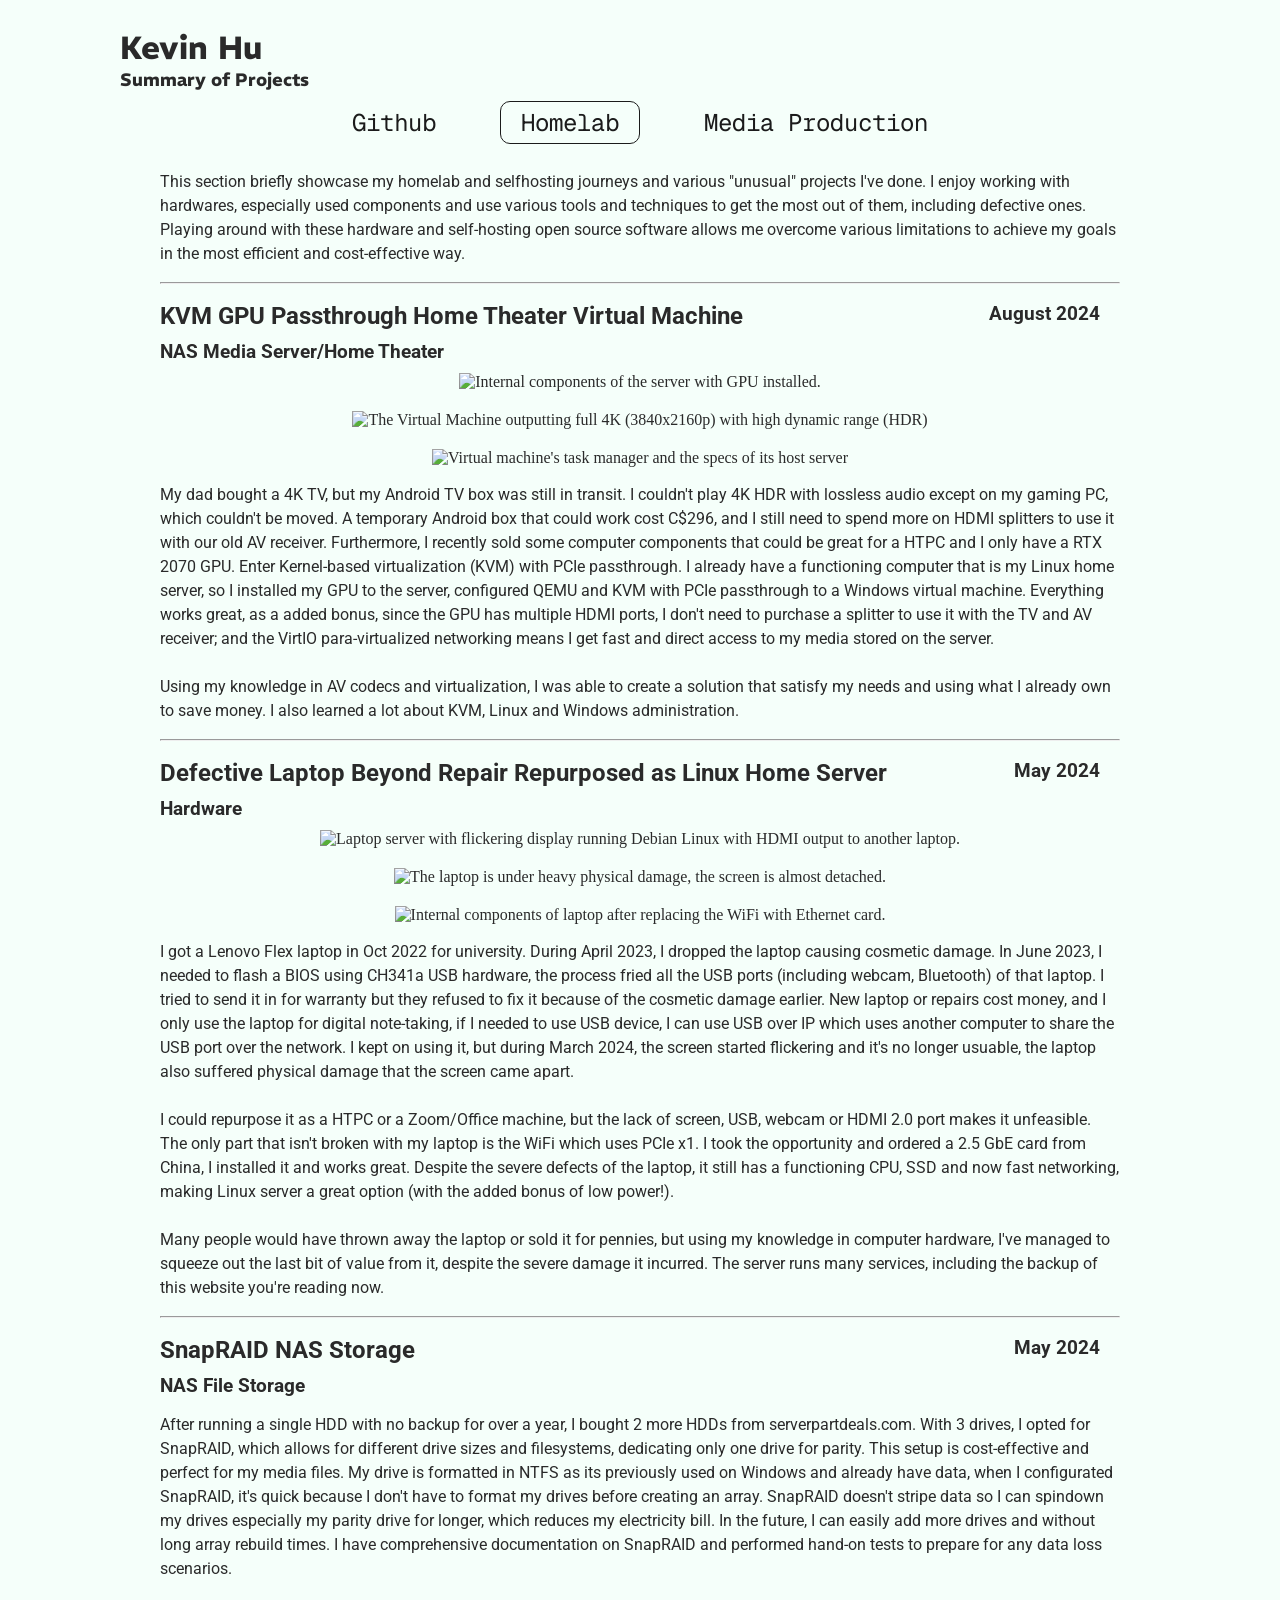
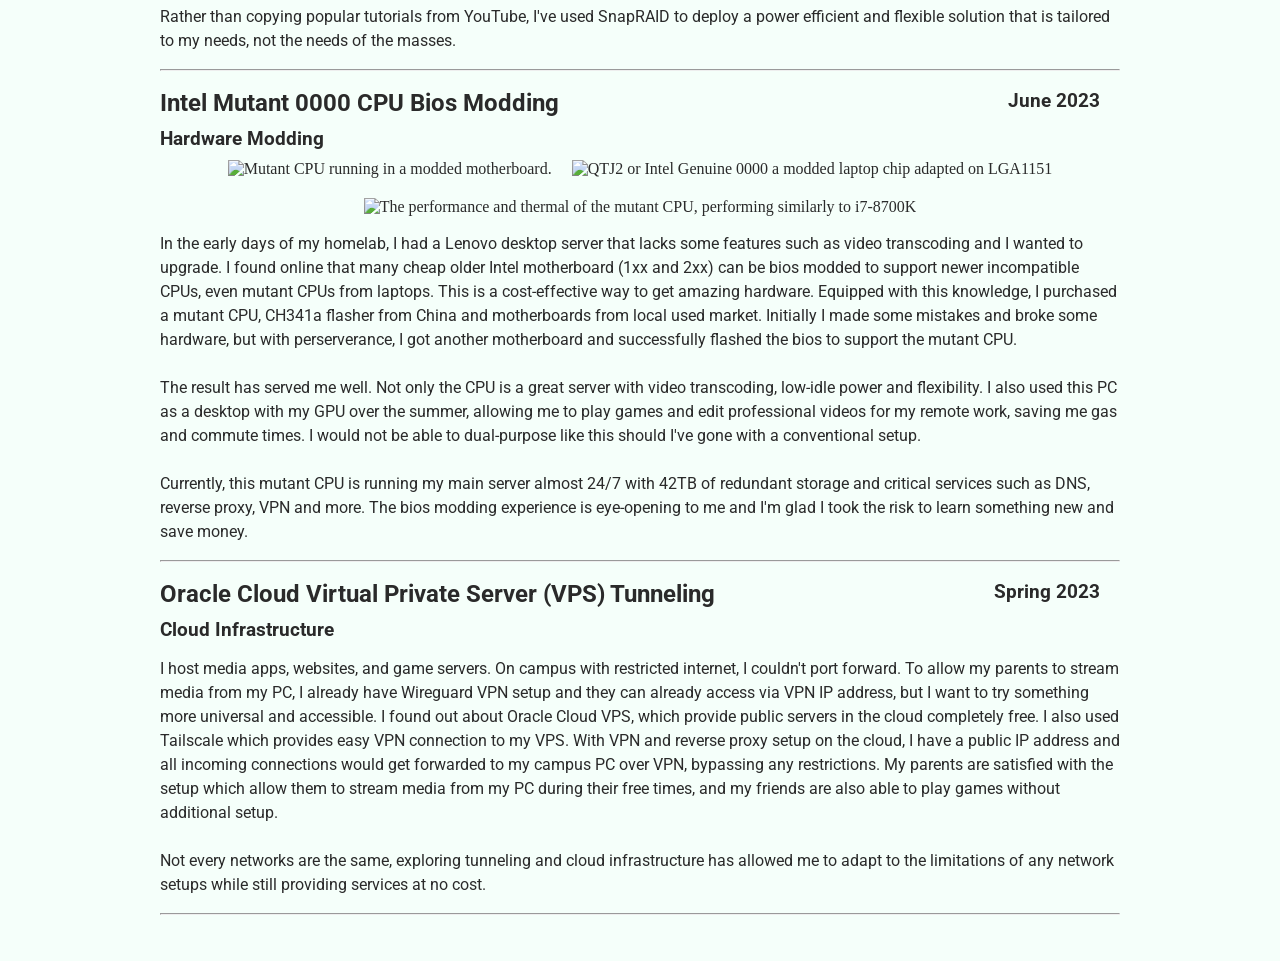
==== index.html @ 211ed948 "website private repo" ====
<!DOCTYPE html>
<html>
    <head>
        <title>Projects</title>
        <link rel="stylesheet" type="text/css" href="style.css">
        <meta charset="utf-8">
        <meta name="description" content="Summary of all my Github and Media projects.">
        <meta name="viewport" content="width=device-width, initial-scale=1.0">
        <script src="https://tarptaeya.github.io/repo-card/repo-card.js"></script>
        <link rel="preconnect" href="https://fonts.googleapis.com">
        <link rel="preconnect" href="https://fonts.gstatic.com" crossorigin>
        <link href="https://fonts.googleapis.com/css2?family=Geist+Mono:wght@100..900&family=REM:ital,wght@0,100..900;1,100..900&family=Roboto:ital,wght@0,100;0,300;0,400;0,500;0,700;0,900;1,100;1,300;1,400;1,500;1,700;1,900&display=swap" rel="stylesheet">
        <base href="" target="_blank">
    </head>
    <header>
        <div class="header">
            <h1>Kevin Hu</h1>
            <h1 style="font-size:large;">Summary of Projects</h1>
            <div class="navbar">
                <a href="github.html" target="_self">Github</a>
                <a class="current" href="/" target="_self">Homelab</a>
                <a href="production.html" target="_self">Media Production</a>
            </div> 
        </div>
    </header>
    <body >
        <div class="content-wrapper">
        <p>This section briefly showcase my homelab and selfhosting journeys and various "unusual" projects I've done. I enjoy working with hardwares, especially used components and use various tools and techniques to get the most out of them, including defective ones. Playing around with these hardware and self-hosting open source software allows me overcome various limitations to achieve my goals in the most efficient and cost-effective way. 
        </p>
        <hr>
        <div class="projects">
            <div class="flex">
                <h2>KVM GPU Passthrough Home Theater Virtual Machine</h2>
                <h2 class="date">August 2024</h2>
            </div>
            <h3>NAS Media Server/Home Theater</h3>
            <div class="imgflex">
                <div><img title="Internal components of the server with GPU installed." src="media/htpc1.jpg"></div>
                <div><img title="The Virtual Machine outputting full 4K (3840x2160p) with high dynamic range (HDR)" src="media/htpc2.jpg"></div>
                <div><img title="Virtual machine's task manager and the specs of its host server" src="media/htpc3.jpg"></div>
            </div>
            <p>My dad bought a 4K TV, but my Android TV box was still in transit. I couldn't play 4K HDR with lossless audio except on my gaming PC, which couldn't be moved. A temporary Android box that could work cost C$296, and I still need to spend more on HDMI splitters to use it with our old AV receiver. Furthermore, I recently sold some computer components that could be great for a HTPC and I only have a RTX 2070 GPU. Enter Kernel-based virtualization (KVM) with PCIe passthrough. I already have a functioning computer that is my Linux home server, so I installed my GPU to the server, configured QEMU and KVM with PCIe passthrough to a Windows virtual machine. Everything works great, as a added bonus, since the GPU has multiple HDMI ports, I don't need to purchase a splitter to use it with the TV and AV receiver; and the VirtIO para-virtualized networking means I get fast and direct access to my media stored on the server.<br><br>
            Using my knowledge in AV codecs and virtualization, I was able to create a solution that satisfy my needs and using what I already own to save money. I also learned a lot about KVM, Linux and Windows administration.
            </p>
        </div>
        <hr>
        <div class="projects">
            <div class="flex">
                <h2>Defective Laptop Beyond Repair Repurposed as Linux Home Server</h2>
                <h2 class="date">May 2024</h2>
            </div>
            <h3>Hardware</h3>
            <div class="imgflex">
                <div><img title="Laptop server with flickering display running Debian Linux with HDMI output to another laptop." src="media/laptop1.jpg"></div>
                <div><img title="The laptop is under heavy physical damage, the screen is almost detached." src="media/laptop2.jpg"></div>
                <div><img title="Internal components of laptop after replacing the WiFi with Ethernet card." src="media/laptop3.jpg"></div>
            </div>
            <p>I got a Lenovo Flex laptop in Oct 2022 for university. During April 2023, I dropped the laptop causing cosmetic damage. In June 2023, I needed to flash a BIOS using CH341a USB hardware, the process fried all the USB ports (including webcam, Bluetooth) of that laptop. I tried to send it in for warranty but they refused to fix it because of the cosmetic damage earlier. New laptop or repairs cost money, and I only use the laptop for digital note-taking, if I needed to use USB device, I can use USB over IP which uses another computer to share the USB port over the network. I kept on using it, but during March 2024, the screen started flickering and it's no longer usuable, the laptop also suffered physical damage that the screen came apart. <br><br>
            I could repurpose it as a HTPC or a Zoom/Office machine, but the lack of screen, USB, webcam or HDMI 2.0 port makes it unfeasible. The only part that isn't broken with my laptop is the WiFi which uses PCIe x1. I took the opportunity and ordered a 2.5 GbE card from China, I installed it and works great. Despite the severe defects of the laptop, it still has a functioning CPU, SSD and now fast networking, making Linux server a great option (with the added bonus of low power!). <br><br>
            Many people would have thrown away the laptop or sold it for pennies, but using my knowledge in computer hardware, I've managed to squeeze out the last bit of value from it, despite the severe damage it incurred. The server runs many services, including the backup of this website you're reading now.
            </p>
        </div>
        <hr>
        <div class="projects">
            <div class="flex">
                <h2>SnapRAID NAS Storage</h2>
                <h2 class="date">May 2024</h2>
            </div>
            <h3>NAS File Storage</h3>
            <p>After running a single HDD with no backup for over a year, I bought 2 more HDDs from serverpartdeals.com. With 3 drives, I opted for SnapRAID, which allows for different drive sizes and filesystems, dedicating only one drive for parity. This setup is cost-effective and perfect for my media files. My drive is formatted in NTFS as its previously used on Windows and already have data, when I configurated SnapRAID, it's quick because I don't have to format my drives before creating an array. SnapRAID doesn't stripe data so I can spindown my drives especially my parity drive for longer, which reduces my electricity bill. In the future, I can easily add more drives and without long array rebuild times. I have comprehensive documentation on SnapRAID and performed hand-on tests to prepare for any data loss scenarios.<br><br>
            Rather than copying popular tutorials from YouTube, I've used SnapRAID to deploy a power efficient and flexible solution that is tailored to my needs, not the needs of the masses. 
            </p>
        </div>
        <hr>
        <div class="projects">
            <div class="flex">
                <h2>Intel Mutant 0000 CPU Bios Modding</h2>
                <h2 class="date">June 2023</h2>
            </div>
            <h3>Hardware Modding</h3>
            <div class="imgflex" id="img-cpu">
                <div><img title="Mutant CPU running in a modded motherboard." src="media/cpu1.jpg"></div>
                <div><img title="QTJ2 or Intel Genuine 0000 a modded laptop chip adapted on LGA1151" src="media/cpu2.jpg"></div>
                <div><img title="The performance and thermal of the mutant CPU, performing similarly to i7-8700K" src="media/cpu3.jpg"></div>
            </div>
            <p>In the early days of my homelab, I had a Lenovo desktop server that lacks some features such as video transcoding and I wanted to upgrade. I found online that many cheap older Intel motherboard (1xx and 2xx) can be bios modded to support newer incompatible CPUs, even mutant CPUs from laptops. This is a cost-effective way to get amazing hardware. Equipped with this knowledge, I purchased a mutant CPU, CH341a flasher from China and motherboards from local used market. Initially I made some mistakes and broke some hardware, but with perserverance, I got another motherboard and successfully flashed the bios to support the mutant CPU.<br><br>
            The result has served me well. Not only the CPU is a great server with video transcoding, low-idle power and flexibility. I also used this PC as a desktop with my GPU over the summer, allowing me to play games and edit professional videos for my remote work, saving me gas and commute times. I would not be able to dual-purpose like this should I've gone with a conventional setup. <br><br>
            Currently, this mutant CPU is running my main server almost 24/7 with 42TB of redundant storage and critical services such as DNS, reverse proxy, VPN and more. The bios modding experience is eye-opening to me and I'm glad I took the risk to learn something new and save money.
            </p>
        </div>
        <hr>
        <div class="projects">
            <div class="flex">
                <h2>Oracle Cloud Virtual Private Server (VPS) Tunneling</h2>
                <h2 class="date">Spring 2023</h2>
            </div>
            <h3>Cloud Infrastructure</h3>
            <p>I host media apps, websites, and game servers. On campus with restricted internet, I couldn't port forward. To allow my parents to stream media from my PC, I already have Wireguard VPN setup and they can already access via VPN IP address, but I want to try something more universal and accessible. I found out about Oracle Cloud VPS, which provide public servers in the cloud completely free. I also used Tailscale which provides easy VPN connection to my VPS. With VPN and reverse proxy setup on the cloud, I have a public IP address and all incoming connections would get forwarded to my campus PC over VPN, bypassing any restrictions. My parents are satisfied with the setup which allow them to stream media from my PC during their free times, and my friends are also able to play games without additional setup.<br><br>
            Not every networks are the same, exploring tunneling and cloud infrastructure has allowed me to adapt to the limitations of any network setups while still providing services at no cost.
            </p>
        </div>
        <hr>
        
    </body>
        
</html>
---- style.css ----
@media (prefers-color-scheme: dark) {
  body {
    background-color: #1b1b1b;
    color: mintcream;
  }

  .header a.current {
    border: mintcream 1px solid;
  }
  .projects a {
    color: cornflowerblue;
  }

  .header a {
    color: mintcream;
  }

  a:hover {
    color: royalblue;
  }

  .grid .repo:nth-child(even){
    display: none;
  }


}

@media (prefers-color-scheme: light) {
  body {
    background-color: mintcream;
    color: #2a2a2a;
  }

  .projects a {
    color: cornflowerblue;
  }

  .header a {
    color: #1b1b1b;
  }

  .header a.current {
    border: #1b1b1b 1px solid;
  }
  a:hover {
    color: royalblue;
  }
  .grid .repo:nth-child(odd){
    display: none;
  }
}

/* Master */

html {
  margin-top: 20px;
	box-sizing: border-box;
}


/* Header */
.header {
  max-width: 1080px;
  margin: 0 auto;
}

.header h1 {
  margin: 0 20px;
}

.header a{
  text-decoration: none;
  margin: 0 20px;
  font-size: 1.5rem;
  display: inline-block;
  font-family: "Geist Mono", sans-serif;
  border-radius: 10px;
  padding: 5px 20px;
}

.navbar {
  margin: 0 auto;
  max-width:fit-content;
  padding: 10px 40px;
}

/* Content */

.content-wrapper {
  max-width: 960px;
  margin: 0 auto;
  padding: 0 30px 30px 30px;
}

.flex {
  display: flex;
  flex-wrap: wrap;
  justify-content: space-between;
}

.content-wrapper h2 {
  margin: 10px 20px 10px 0;
}
.content-wrapper h3 {
  margin: 0 0;
  font-size: 1.2rem;
}

p,h2,h3 {
  font-family: "Roboto", sans-serif;
}

p {
  line-height: 1.5;
}

h1 {
  font-family: "REM", sans-serif;
}
.date {
  font-size: 19px;
}

/* Github Repo Card */
.repo-single {
  max-width: 90%; 
  align-content: end;
}

.grid {
  display: grid;
  grid-template-columns: repeat(auto-fit, minmax(250px, 0.95fr));
  gap: 20px;
  justify-content: center;
}

/* Media Selector */
@media screen and (max-width: 600px) {
  .header a{
    font-size: 1rem;
    margin: 0 auto;
  }
  .navbar {
    margin: 0 auto;
  }
  p:first-of-type {
    margin-top:0;
  }
  .content-wrapper {
    padding: 0 20px 20px 20px;
  }
  .content-wrapper h3 {
    margin: 10px 0;
  }
}

.imgflex{
  display: flex;
  flex-wrap: wrap;
  margin: 10px;
  gap: 20px;
  justify-content: center;
  align-items: space-evenly;
  max-width: 150%;
  overflow: hidden;
}

.imgflex img {
  height: 220px;
  width: auto;
}

#img-cpu img {
  height: 240px;
}
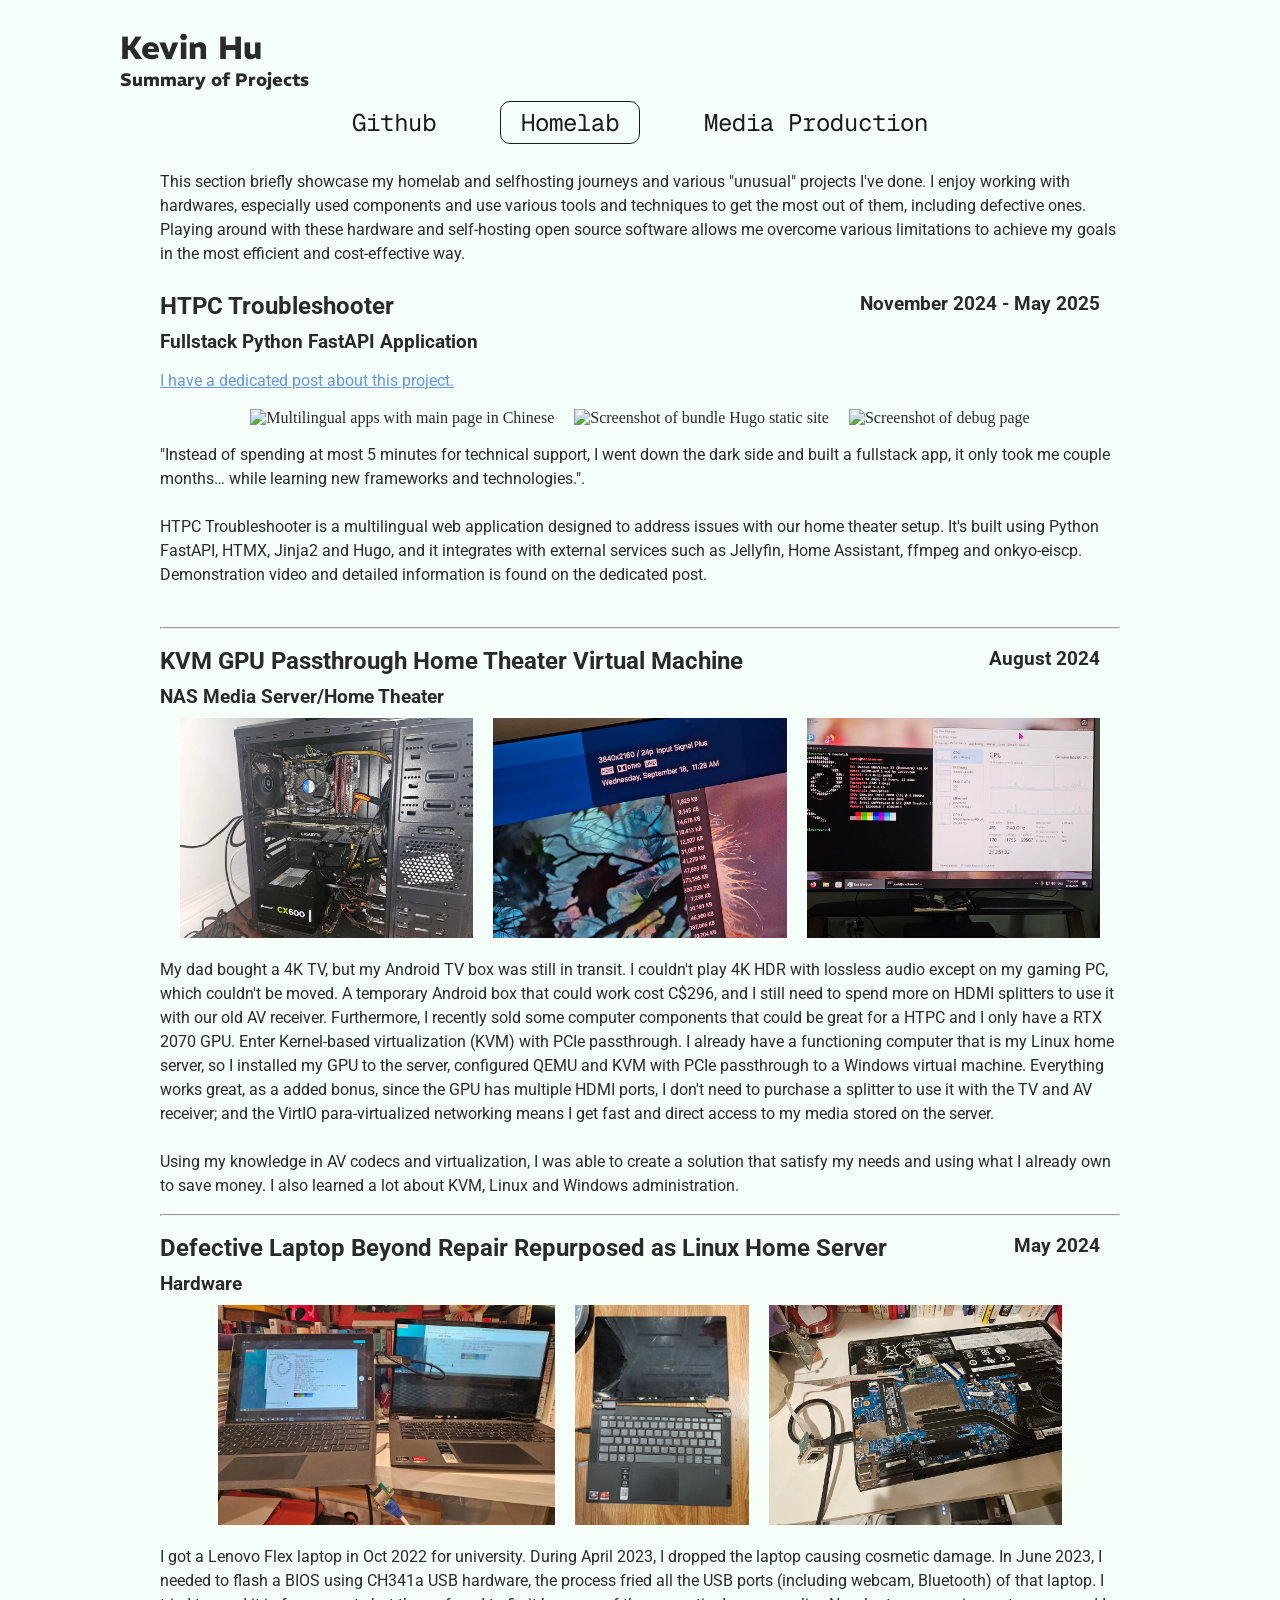
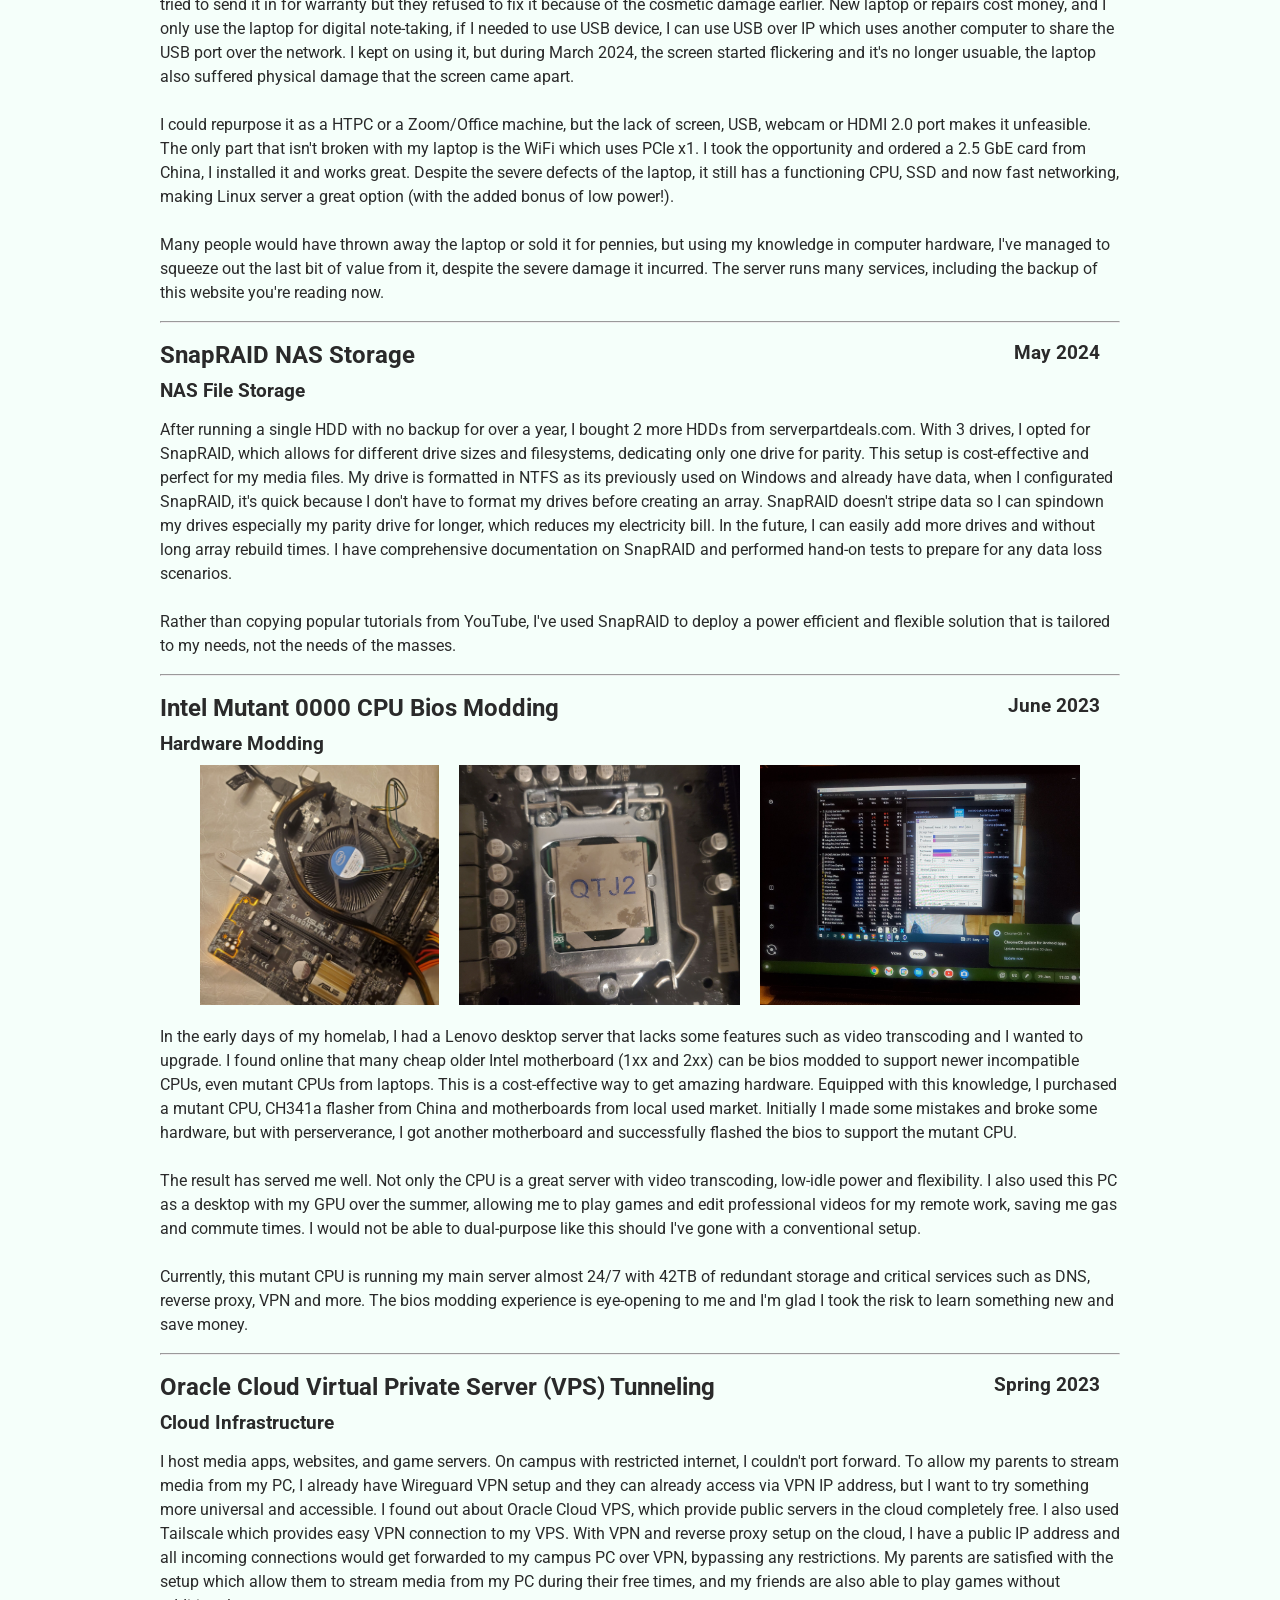
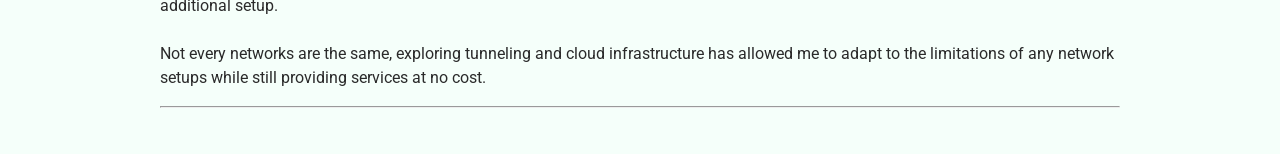
==== commit 532e6ef6: "added htpc-troubleshooter project to main pages" ====
--- a/index.html
+++ b/index.html
@@ -27,6 +27,23 @@
         <div class="content-wrapper">
         <p>This section briefly showcase my homelab and selfhosting journeys and various "unusual" projects I've done. I enjoy working with hardwares, especially used components and use various tools and techniques to get the most out of them, including defective ones. Playing around with these hardware and self-hosting open source software allows me overcome various limitations to achieve my goals in the most efficient and cost-effective way. 
         </p>
+        <div class="projects">
+            <div class="flex">
+                <h2>HTPC Troubleshooter</h2>
+                <h2 class="date">November 2024 - May 2025</h2>
+            </div>
+            <h3>Fullstack Python FastAPI Application</h3>
+            <p><a target="_self" href="/htpc-troubleshooter">I have a dedicated post about this project.</a></p>
+            <div class="imgflex">
+                <div><img title="Multilingual apps with main page in Chinese" src="media/htpcdemo.jpg"></div>
+                <div><img title="Screenshot of bundle Hugo static site" src="media/htpcdocs.png"></div>
+                <div><img title="Screenshot of debug page" src="media/htpcdemo2.png"></div>
+            </div>
+            <p>"Instead of spending at most 5 minutes for technical support, I went down the dark side and built a fullstack app, it only took me couple months… while learning new frameworks and technologies."</a>.
+            <br><br>
+            HTPC Troubleshooter is a multilingual web application designed to address issues with our home theater setup. It's built using Python FastAPI, HTMX, Jinja2 and Hugo, and it integrates with external services such as Jellyfin, Home Assistant, ffmpeg and onkyo-eiscp. Demonstration video and detailed information is found on the dedicated post.
+            <br><br>
+        </div>
         <hr>
         <div class="projects">
             <div class="flex">
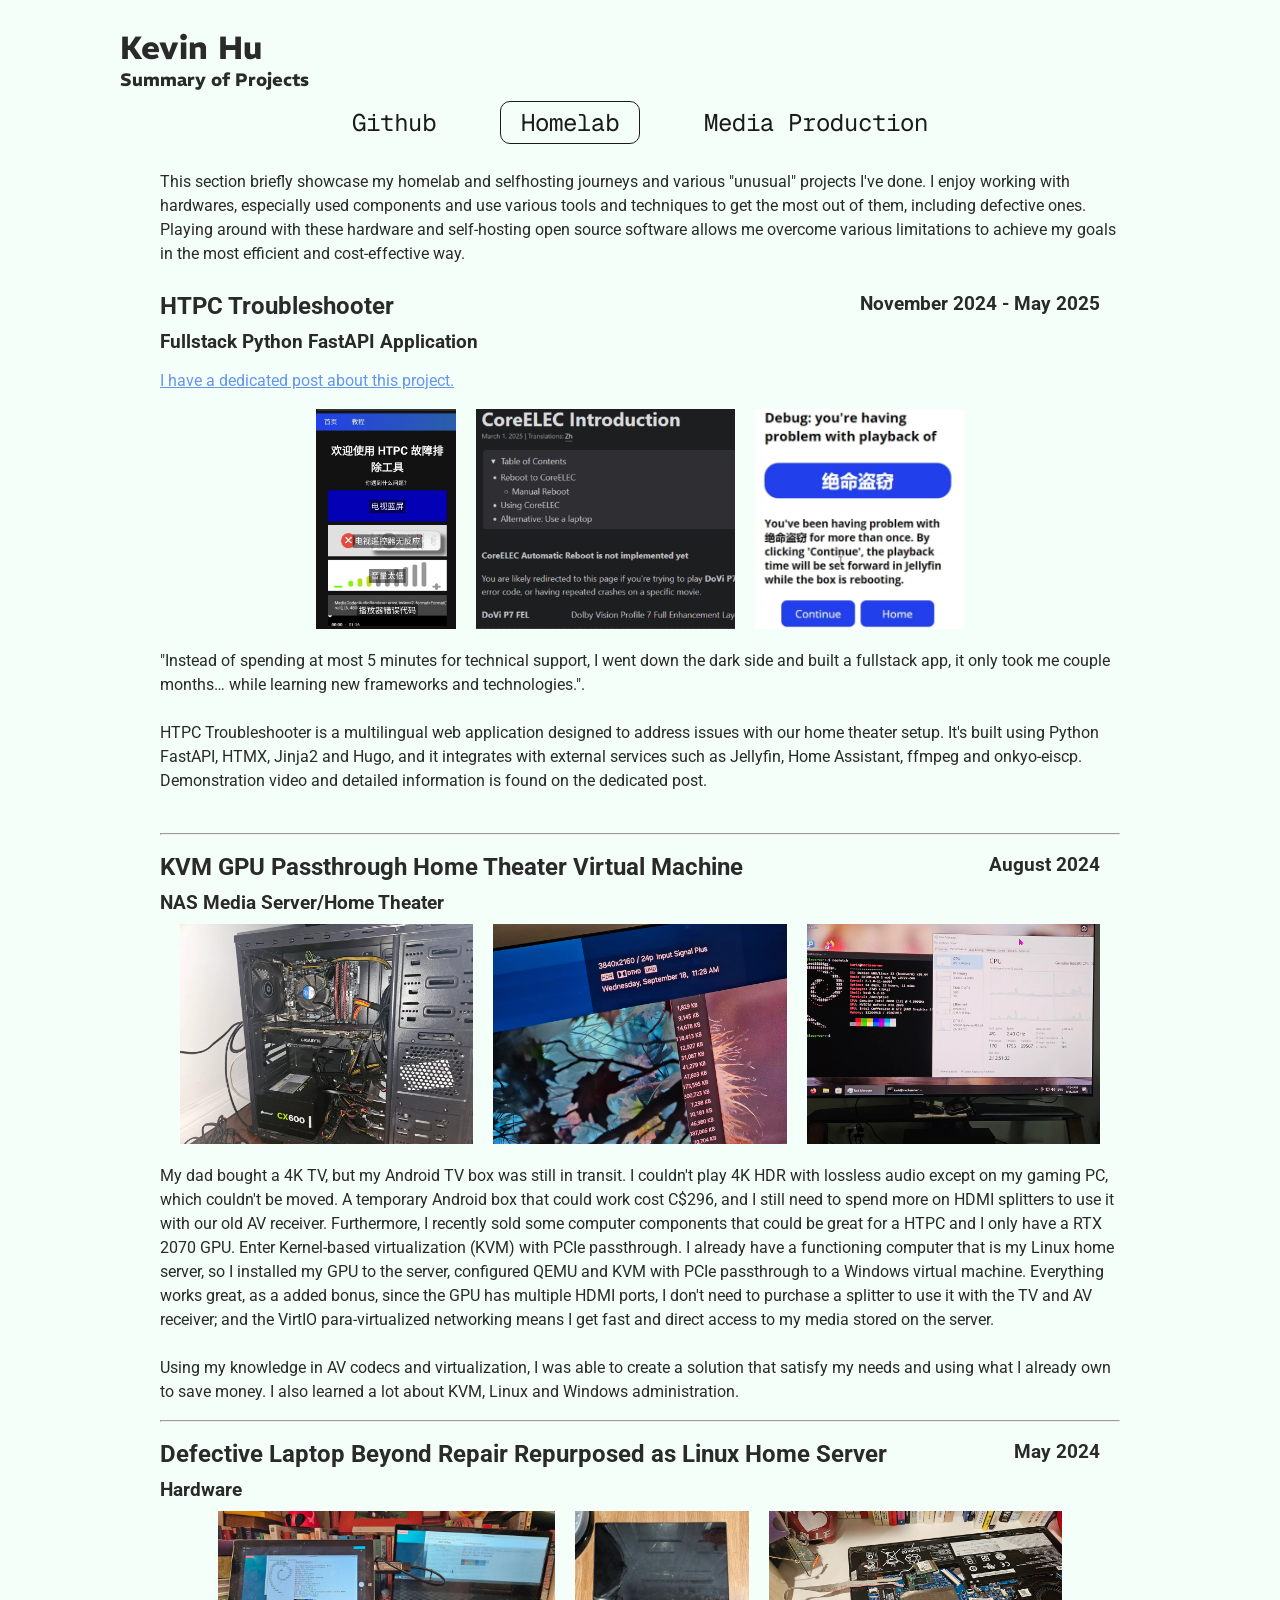
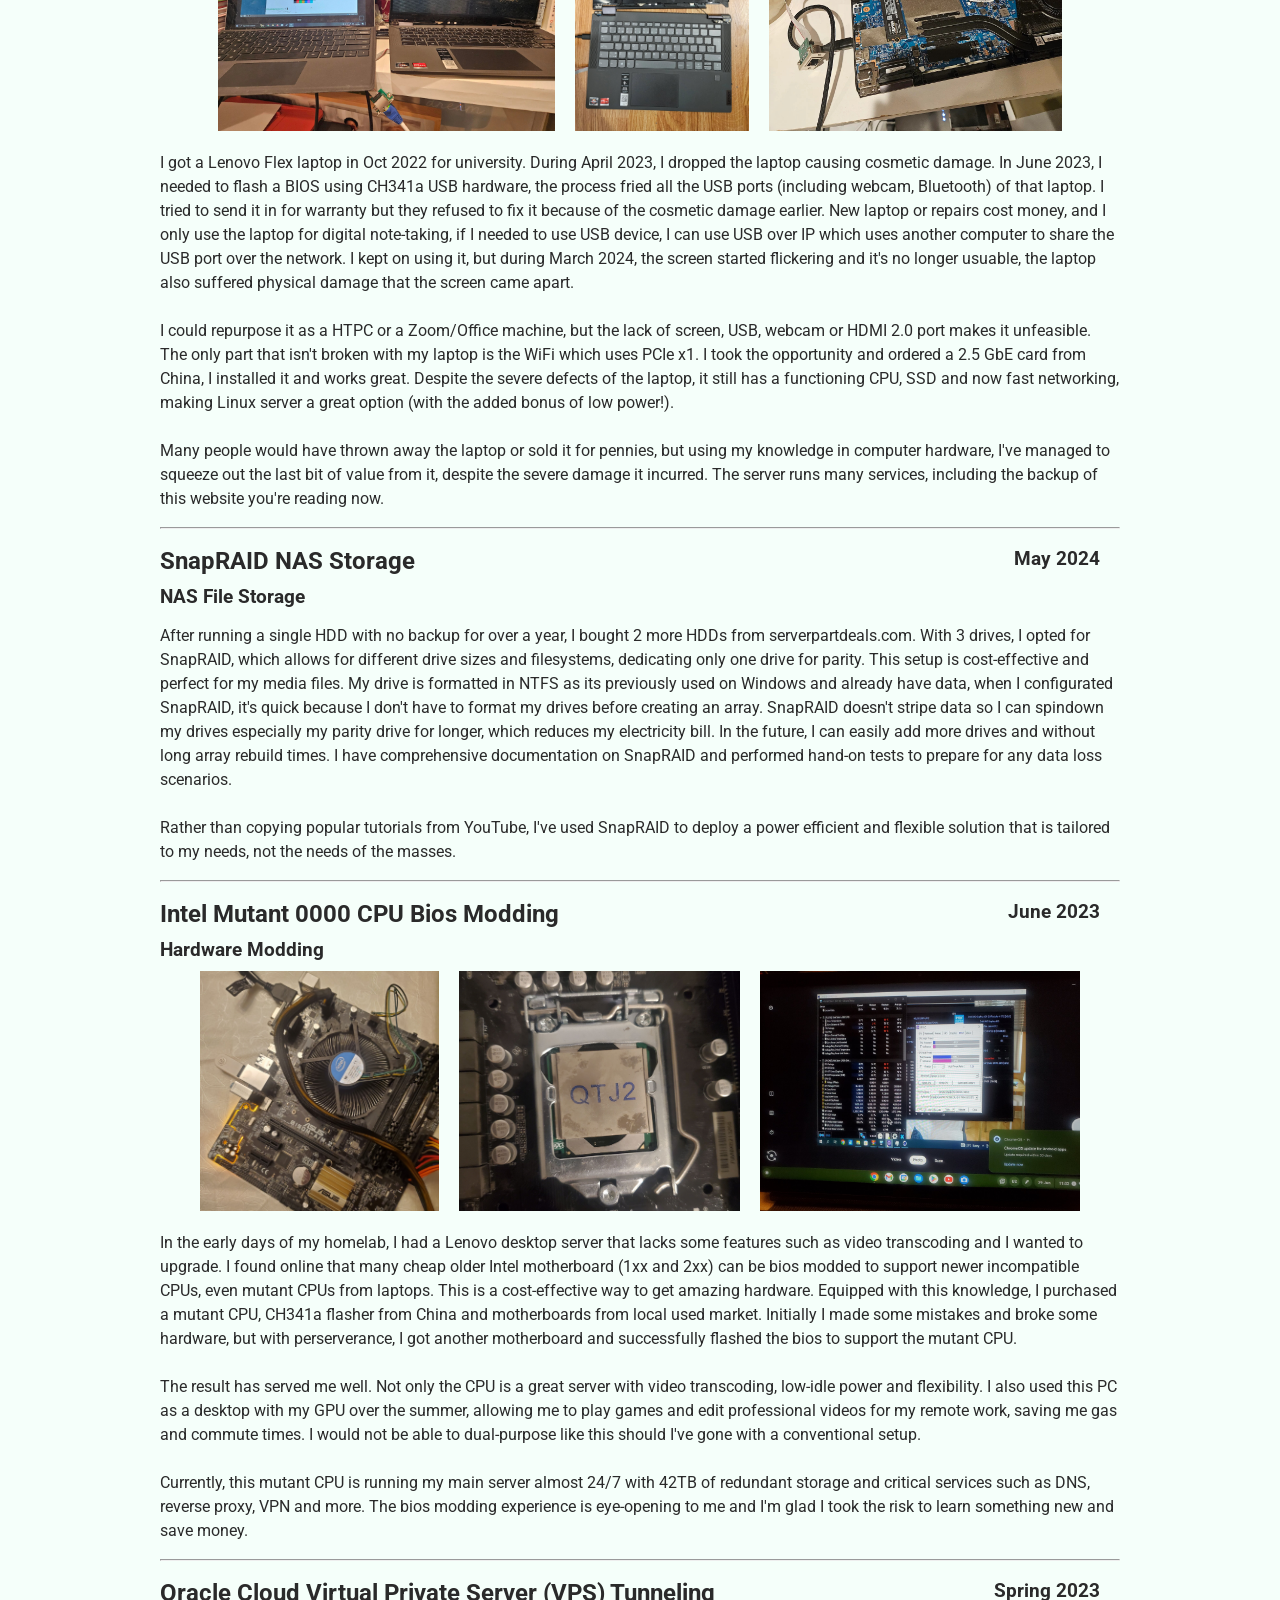
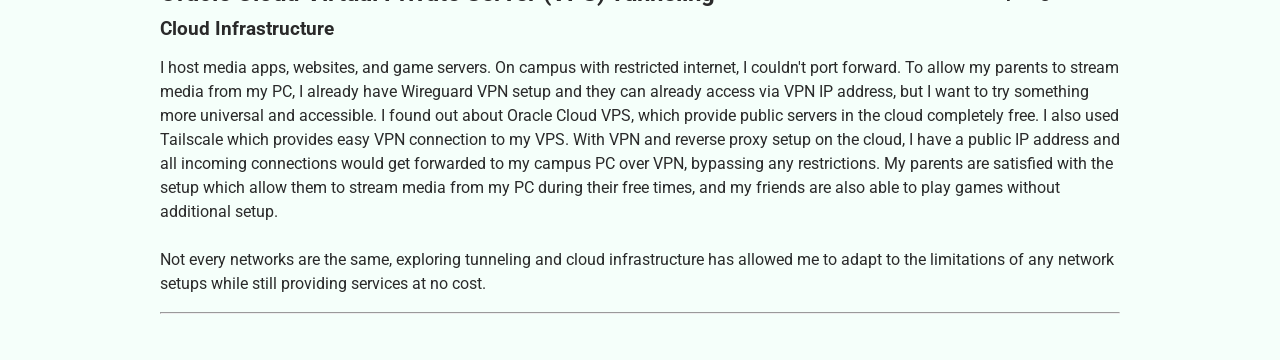
==== commit 968449a2: "fix github pages issue?" ====
--- a/index.html
+++ b/index.html
@@ -33,7 +33,7 @@
                 <h2 class="date">November 2024 - May 2025</h2>
             </div>
             <h3>Fullstack Python FastAPI Application</h3>
-            <p><a target="_self" href="/htpc-troubleshooter">I have a dedicated post about this project.</a></p>
+            <p><a target="_self" href="./htpc-troubleshooter">I have a dedicated post about this project.</a></p>
             <div class="imgflex">
                 <div><img title="Multilingual apps with main page in Chinese" src="media/htpcdemo.jpg"></div>
                 <div><img title="Screenshot of bundle Hugo static site" src="media/htpcdocs.png"></div>
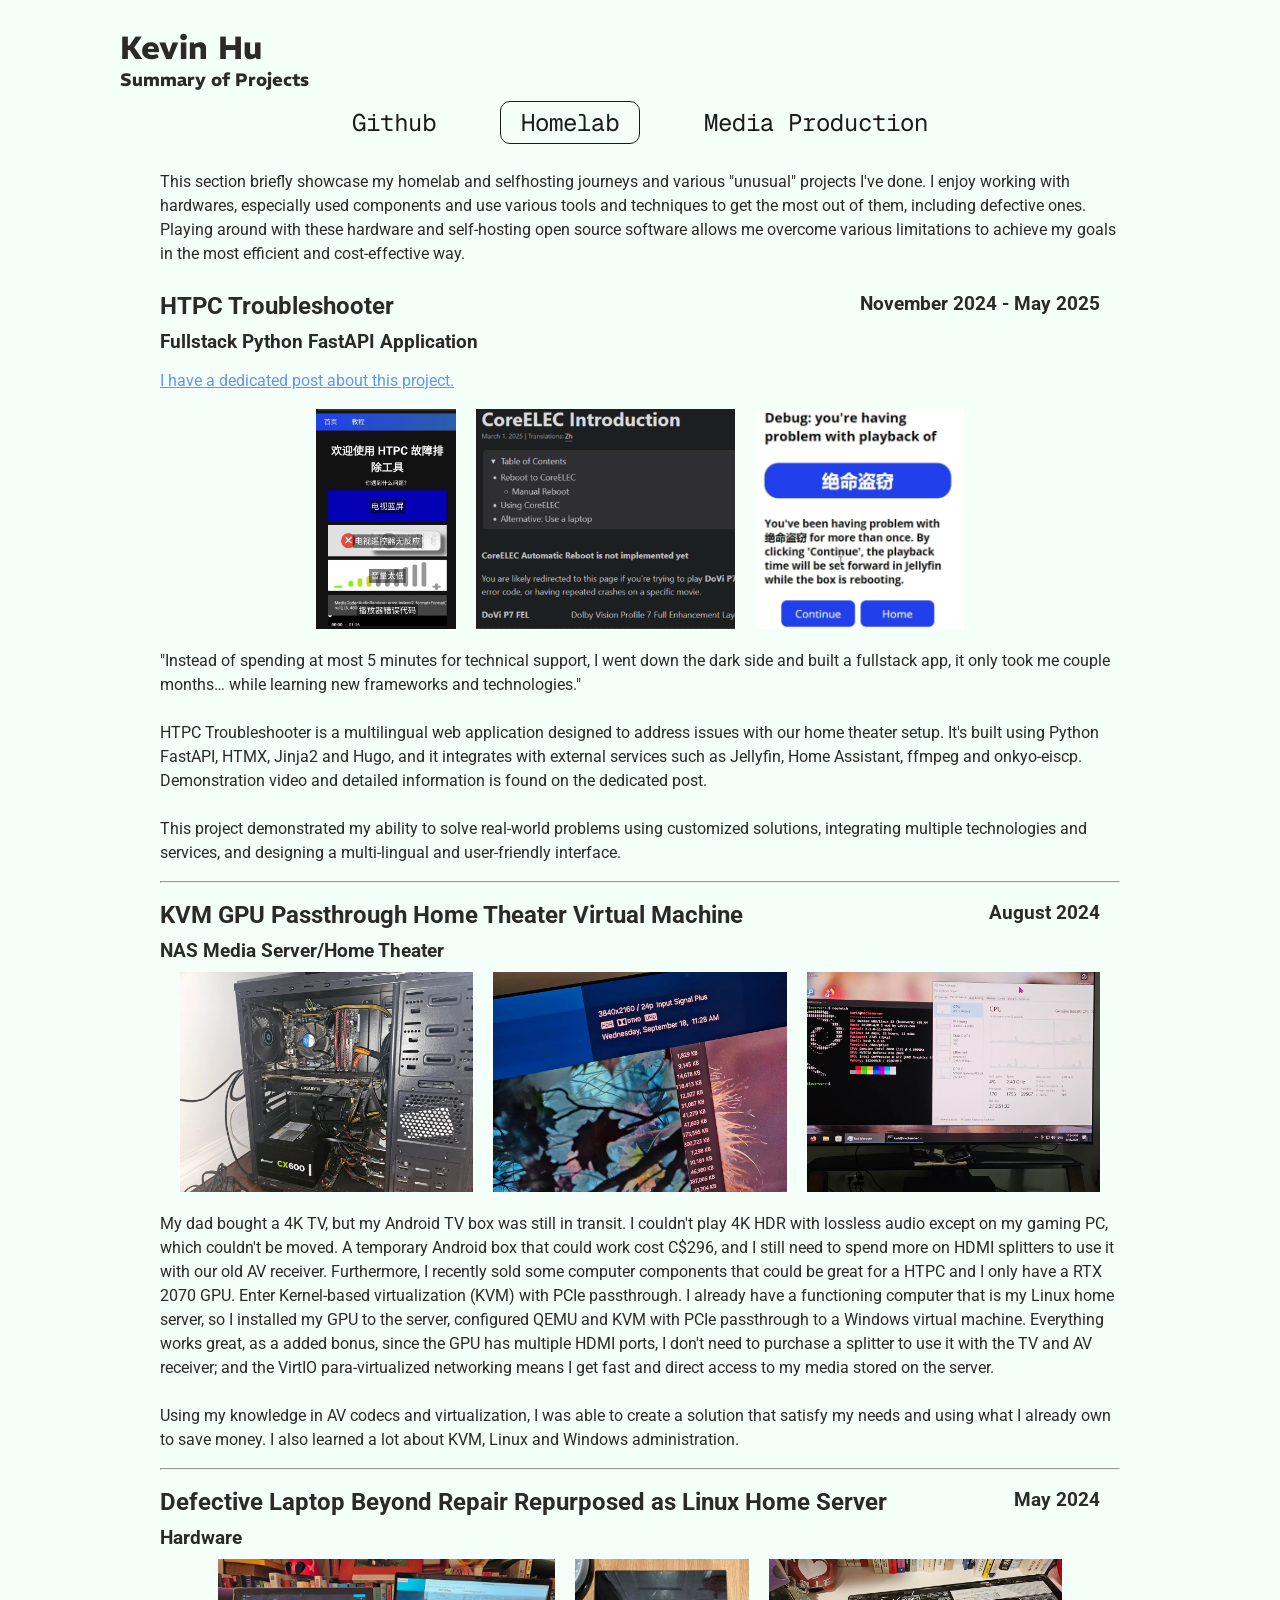
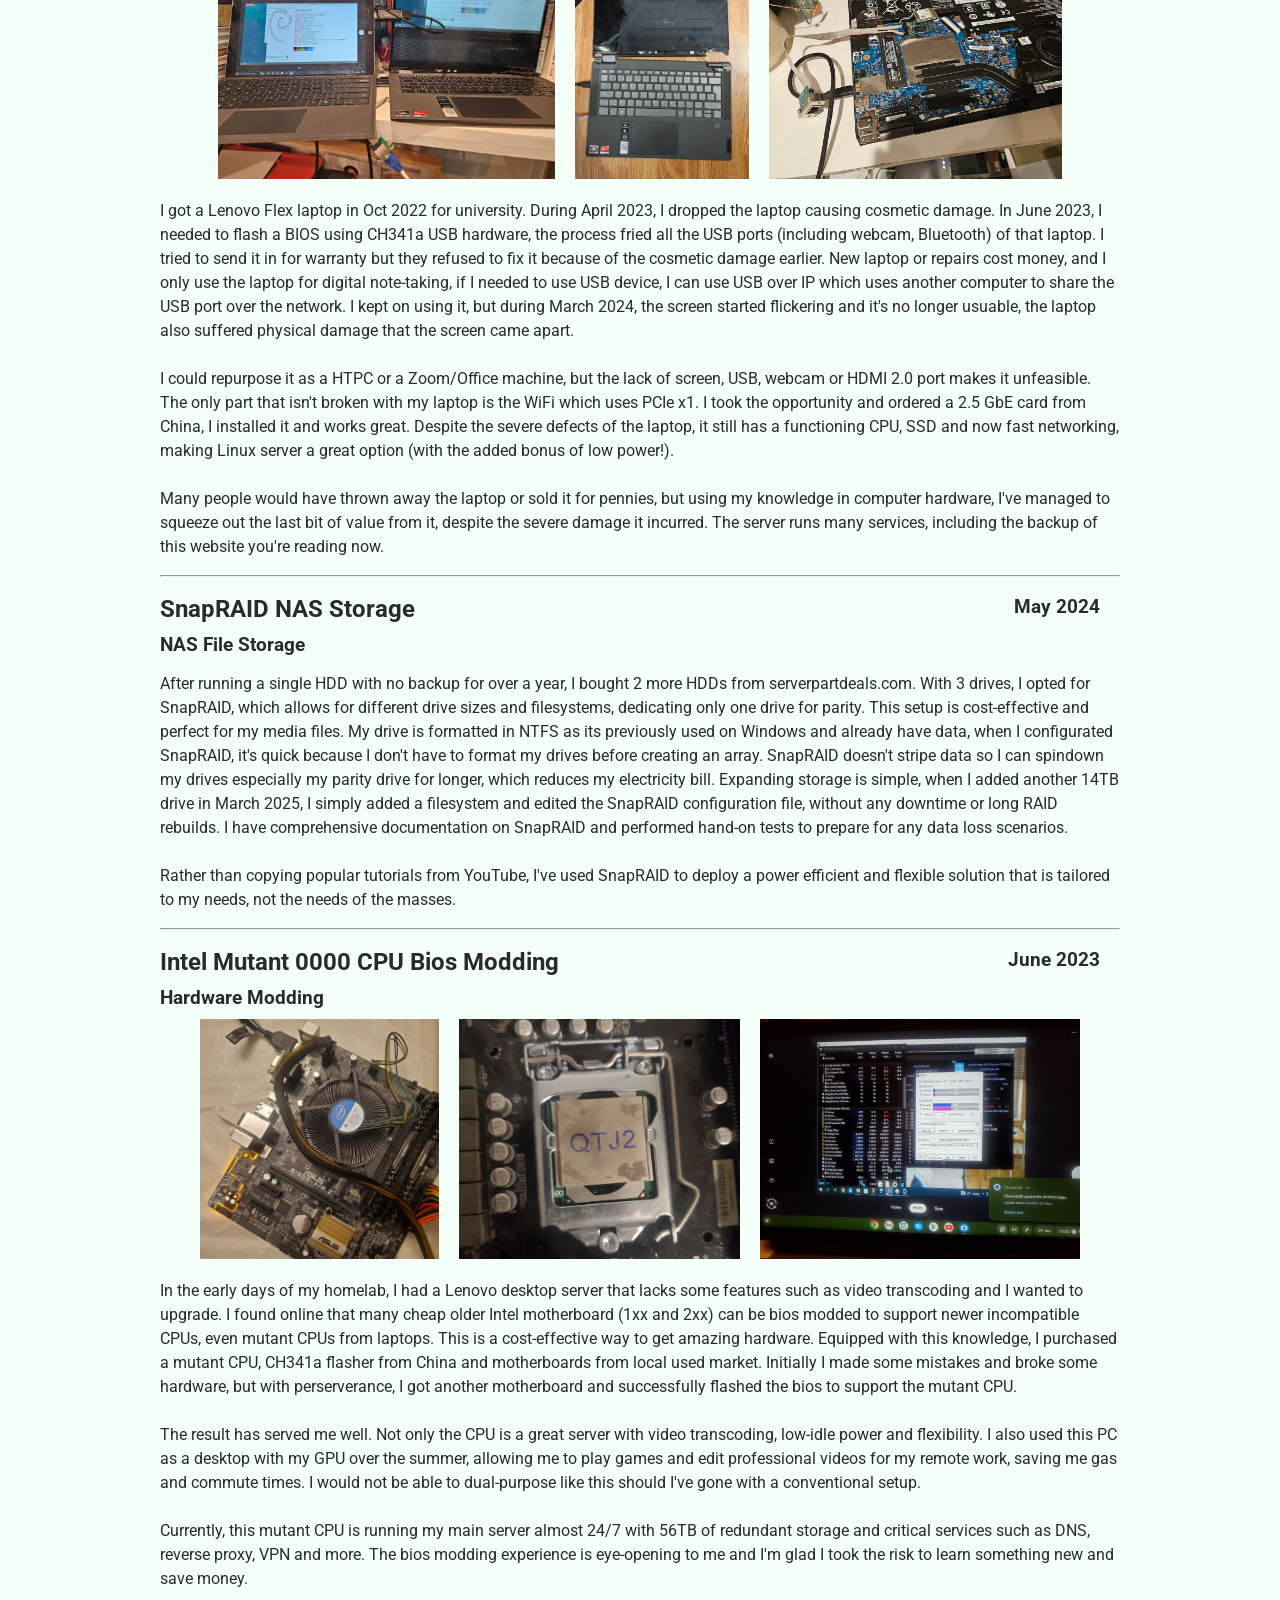
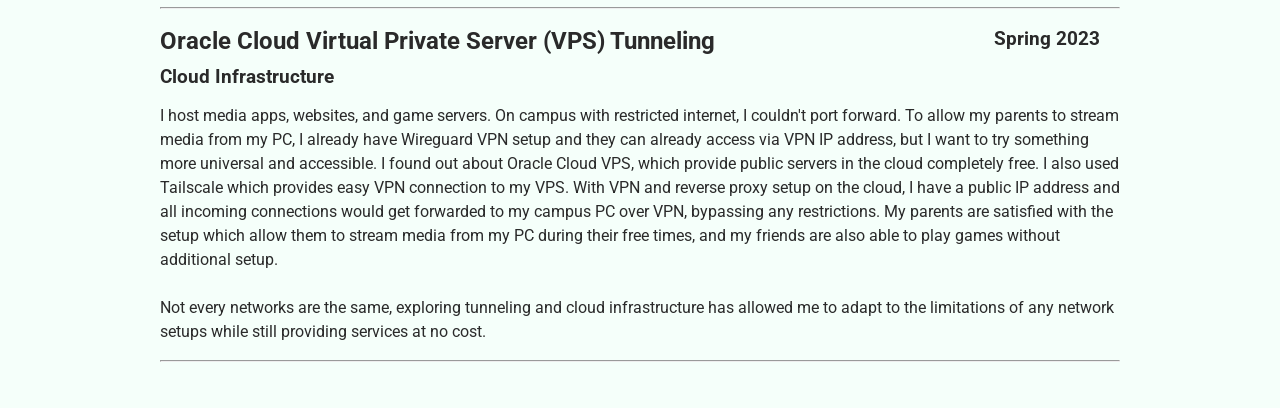
==== commit 60967614: "htpc summary statement, reword snapraid and mutant cpu" ====
--- a/index.html
+++ b/index.html
@@ -39,10 +39,12 @@
                 <div><img title="Screenshot of bundle Hugo static site" src="media/htpcdocs.png"></div>
                 <div><img title="Screenshot of debug page" src="media/htpcdemo2.png"></div>
             </div>
-            <p>"Instead of spending at most 5 minutes for technical support, I went down the dark side and built a fullstack app, it only took me couple months… while learning new frameworks and technologies."</a>.
+            <p>"Instead of spending at most 5 minutes for technical support, I went down the dark side and built a fullstack app, it only took me couple months… while learning new frameworks and technologies."
             <br><br>
             HTPC Troubleshooter is a multilingual web application designed to address issues with our home theater setup. It's built using Python FastAPI, HTMX, Jinja2 and Hugo, and it integrates with external services such as Jellyfin, Home Assistant, ffmpeg and onkyo-eiscp. Demonstration video and detailed information is found on the dedicated post.
             <br><br>
+            This project demonstrated my ability to solve real-world problems using customized solutions, integrating multiple technologies and services, and designing a multi-lingual and user-friendly interface. 
+        </p>
         </div>
         <hr>
         <div class="projects">
@@ -84,7 +86,7 @@
                 <h2 class="date">May 2024</h2>
             </div>
             <h3>NAS File Storage</h3>
-            <p>After running a single HDD with no backup for over a year, I bought 2 more HDDs from serverpartdeals.com. With 3 drives, I opted for SnapRAID, which allows for different drive sizes and filesystems, dedicating only one drive for parity. This setup is cost-effective and perfect for my media files. My drive is formatted in NTFS as its previously used on Windows and already have data, when I configurated SnapRAID, it's quick because I don't have to format my drives before creating an array. SnapRAID doesn't stripe data so I can spindown my drives especially my parity drive for longer, which reduces my electricity bill. In the future, I can easily add more drives and without long array rebuild times. I have comprehensive documentation on SnapRAID and performed hand-on tests to prepare for any data loss scenarios.<br><br>
+            <p>After running a single HDD with no backup for over a year, I bought 2 more HDDs from serverpartdeals.com. With 3 drives, I opted for SnapRAID, which allows for different drive sizes and filesystems, dedicating only one drive for parity. This setup is cost-effective and perfect for my media files. My drive is formatted in NTFS as its previously used on Windows and already have data, when I configurated SnapRAID, it's quick because I don't have to format my drives before creating an array. SnapRAID doesn't stripe data so I can spindown my drives especially my parity drive for longer, which reduces my electricity bill. Expanding storage is simple, when I added another 14TB drive in March 2025, I simply added a filesystem and edited the SnapRAID configuration file, without any downtime or long RAID rebuilds. I have comprehensive documentation on SnapRAID and performed hand-on tests to prepare for any data loss scenarios.<br><br>
             Rather than copying popular tutorials from YouTube, I've used SnapRAID to deploy a power efficient and flexible solution that is tailored to my needs, not the needs of the masses. 
             </p>
         </div>
@@ -102,7 +104,7 @@
             </div>
             <p>In the early days of my homelab, I had a Lenovo desktop server that lacks some features such as video transcoding and I wanted to upgrade. I found online that many cheap older Intel motherboard (1xx and 2xx) can be bios modded to support newer incompatible CPUs, even mutant CPUs from laptops. This is a cost-effective way to get amazing hardware. Equipped with this knowledge, I purchased a mutant CPU, CH341a flasher from China and motherboards from local used market. Initially I made some mistakes and broke some hardware, but with perserverance, I got another motherboard and successfully flashed the bios to support the mutant CPU.<br><br>
             The result has served me well. Not only the CPU is a great server with video transcoding, low-idle power and flexibility. I also used this PC as a desktop with my GPU over the summer, allowing me to play games and edit professional videos for my remote work, saving me gas and commute times. I would not be able to dual-purpose like this should I've gone with a conventional setup. <br><br>
-            Currently, this mutant CPU is running my main server almost 24/7 with 42TB of redundant storage and critical services such as DNS, reverse proxy, VPN and more. The bios modding experience is eye-opening to me and I'm glad I took the risk to learn something new and save money.
+            Currently, this mutant CPU is running my main server almost 24/7 with 56TB of redundant storage and critical services such as DNS, reverse proxy, VPN and more. The bios modding experience is eye-opening to me and I'm glad I took the risk to learn something new and save money.
             </p>
         </div>
         <hr>
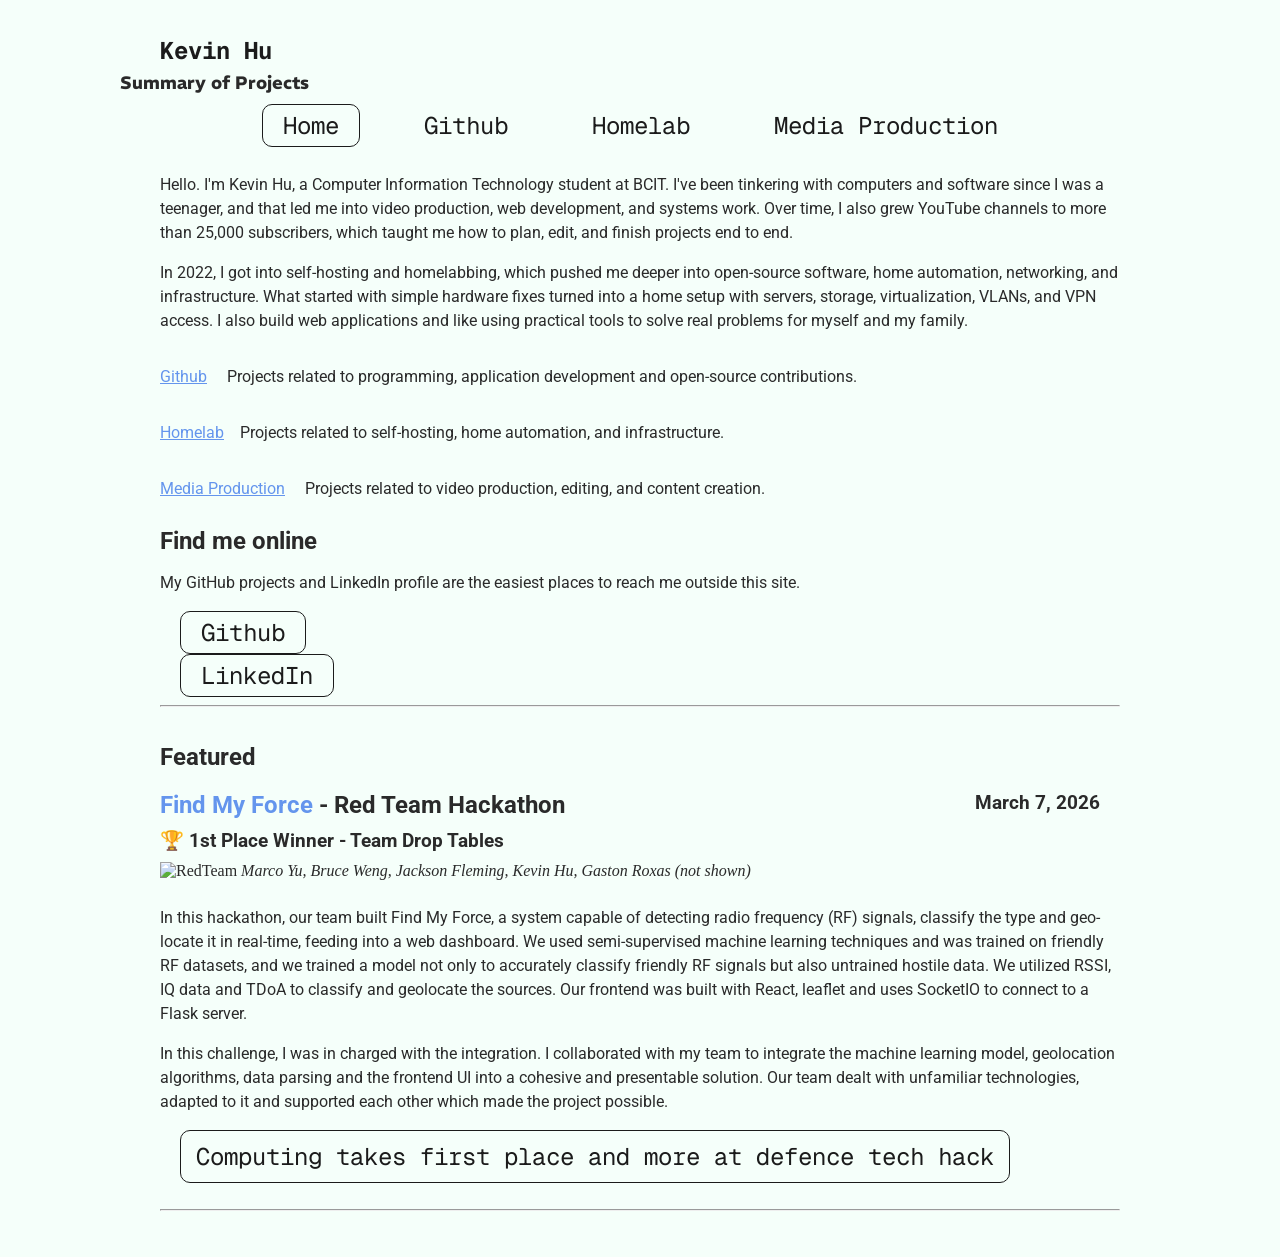
==== commit 2a219628: "added a new home page as index.html with featured hackathon" ====
--- a/index.html
+++ b/index.html
@@ -1,12 +1,12 @@
 <!DOCTYPE html>
-<html>
+<html lang="en">
     <head>
-        <title>Projects</title>
+        <title>Home</title>
         <link rel="stylesheet" type="text/css" href="style.css">
         <meta charset="utf-8">
-        <meta name="description" content="Summary of all my Github and Media projects.">
+        <meta name="description" content="Homepage.">
         <meta name="viewport" content="width=device-width, initial-scale=1.0">
-        <script src="https://tarptaeya.github.io/repo-card/repo-card.js"></script>
+        <!-- <script src="https://tarptaeya.github.io/repo-card/repo-card.js"></script> -->
         <link rel="preconnect" href="https://fonts.googleapis.com">
         <link rel="preconnect" href="https://fonts.gstatic.com" crossorigin>
         <link href="https://fonts.googleapis.com/css2?family=Geist+Mono:wght@100..900&family=REM:ital,wght@0,100..900;1,100..900&family=Roboto:ital,wght@0,100;0,300;0,400;0,500;0,700;0,900;1,100;1,300;1,400;1,500;1,700;1,900&display=swap" rel="stylesheet">
@@ -14,112 +14,70 @@
     </head>
     <header>
         <div class="header">
-            <h1>Kevin Hu</h1>
+            <h1><a href="/" target="_self">Kevin Hu</a></h1>
             <h1 style="font-size:large;">Summary of Projects</h1>
             <div class="navbar">
+                <a class="current" href="index.html" target="_self">Home</a>
                 <a href="github.html" target="_self">Github</a>
-                <a class="current" href="/" target="_self">Homelab</a>
+                <a href="homelab.html" target="_self">Homelab</a>
                 <a href="production.html" target="_self">Media Production</a>
             </div> 
         </div>
     </header>
-    <body >
-        <div class="content-wrapper">
-        <p>This section briefly showcase my homelab and selfhosting journeys and various "unusual" projects I've done. I enjoy working with hardwares, especially used components and use various tools and techniques to get the most out of them, including defective ones. Playing around with these hardware and self-hosting open source software allows me overcome various limitations to achieve my goals in the most efficient and cost-effective way. 
+<body>
+    <div class="content-wrapper">
+        <p>Hello. I'm Kevin Hu, a Computer Information Technology student at BCIT. I've been tinkering with computers and software since I was a teenager, and that led me into video production, web development, and systems work. Over time, I also grew YouTube channels to more than 25,000 subscribers, which taught me how to plan, edit, and finish projects end to end.
+        </p>
+        <p>In 2022, I got into self-hosting and homelabbing, which pushed me deeper into open-source software, home automation, networking, and infrastructure. What started with simple hardware fixes turned into a home setup with servers, storage, virtualization, VLANs, and VPN access. I also build web applications and like using practical tools to solve real problems for myself and my family.
         </p>
         <div class="projects">
+            <div class="flex home-links" style="justify-content: flex-start;">
+                <p><a href="github.html">Github</a></p>
+                <p> &nbsp;&nbsp;&nbsp;&nbsp; Projects related to programming, application development and open-source contributions.</p>
+            </div>
+            <div class="flex home-links" style="justify-content: flex-start;">
+                <p><a href="homelab.html">Homelab</a></p>
+                <p> &nbsp;&nbsp;&nbsp;&nbsp;Projects related to self-hosting, home automation, and infrastructure.</p>
+            </div>
+            <div class="flex home-links" style="justify-content: flex-start;">
+                <p><a href="production.html">Media Production</a></p>
+                <p> &nbsp;&nbsp;&nbsp;&nbsp; Projects related to video production, editing, and content creation.</p>
+            </div>
+        </div>
+        <div class="social-banner">
+            <div>
+                <h2>Find me online</h2>
+                <p>My GitHub projects and LinkedIn profile are the easiest places to reach me outside this site.</p>
+            </div>
+            <div class="social-links">
+                <div class="header">
+                    <a class="current" style="text-align:center;" href="https://www.bcit.ca/news/stories/computing-takes-first-place/">Github</a>
+                </div>
+                <div class="header">
+                    <a class="current" style="text-align:center;" href="https://www.bcit.ca/news/stories/computing-takes-first-place/">LinkedIn</a>
+                </div>
+            </div>
+        </div>
+        
+        <hr>
+        <br>
+        <h2>Featured</h2>
+        <div class="projects">
             <div class="flex">
-                <h2>HTPC Troubleshooter</h2>
-                <h2 class="date">November 2024 - May 2025</h2>
+                <h2><a style="text-decoration:none;" href="https://redteamhack.ca">Find My Force</a> - Red Team Hackathon</h2>
+                <h2 class="date">March 7, 2026</h2>
             </div>
-            <h3>Fullstack Python FastAPI Application</h3>
-            <p><a target="_self" href="./htpc-troubleshooter">I have a dedicated post about this project.</a></p>
-            <div class="imgflex">
-                <div><img title="Multilingual apps with main page in Chinese" src="media/htpcdemo.jpg"></div>
-                <div><img title="Screenshot of bundle Hugo static site" src="media/htpcdocs.png"></div>
-                <div><img title="Screenshot of debug page" src="media/htpcdemo2.png"></div>
-            </div>
-            <p>"Instead of spending at most 5 minutes for technical support, I went down the dark side and built a fullstack app, it only took me couple months… while learning new frameworks and technologies."
-            <br><br>
-            HTPC Troubleshooter is a multilingual web application designed to address issues with our home theater setup. It's built using Python FastAPI, HTMX, Jinja2 and Hugo, and it integrates with external services such as Jellyfin, Home Assistant, ffmpeg and onkyo-eiscp. Demonstration video and detailed information is found on the dedicated post.
-            <br><br>
-            This project demonstrated my ability to solve real-world problems using customized solutions, integrating multiple technologies and services, and designing a multi-lingual and user-friendly interface. 
-        </p>
+            <h3>🏆 1st Place Winner - Team Drop Tables</h3>
+            <img src="https://www.bcit.ca/wp-content/uploads/2026/03/RedTeam1-1024x512.png" alt="RedTeam" style="width:100%;margin:10px 0;">
+            <i>Marco Yu, Bruce Weng, Jackson Fleming, Kevin Hu, Gaston Roxas (not shown)</i>
+            <p>In this hackathon, our team built Find My Force, a system capable of detecting radio frequency (RF) signals, classify the type and geo-locate it in real-time, feeding into a web dashboard. We used semi-supervised machine learning techniques and was trained on friendly RF datasets, and we trained a model not only to accurately classify friendly RF signals but also untrained hostile data. We utilized RSSI, IQ data and TDoA to classify and geolocate the sources. Our frontend was built with React, leaflet and uses SocketIO to connect to a Flask server.</p>
+            <p>In this challenge, I was in charged with the integration. I collaborated with my team to integrate the machine learning model, geolocation algorithms, data parsing and the frontend UI into a cohesive and presentable solution. Our team dealt with unfamiliar technologies, adapted to it and supported each other which made the project possible.</p>
+            </p>
+            <div class="header">
+                <a class="current" style="text-align:center;padding:10px 15px;" href="https://www.bcit.ca/news/stories/computing-takes-first-place/">Computing takes first place and more at defence tech hack</a>
+            </div><br>
         </div>
         <hr>
-        <div class="projects">
-            <div class="flex">
-                <h2>KVM GPU Passthrough Home Theater Virtual Machine</h2>
-                <h2 class="date">August 2024</h2>
-            </div>
-            <h3>NAS Media Server/Home Theater</h3>
-            <div class="imgflex">
-                <div><img title="Internal components of the server with GPU installed." src="media/htpc1.jpg"></div>
-                <div><img title="The Virtual Machine outputting full 4K (3840x2160p) with high dynamic range (HDR)" src="media/htpc2.jpg"></div>
-                <div><img title="Virtual machine's task manager and the specs of its host server" src="media/htpc3.jpg"></div>
-            </div>
-            <p>My dad bought a 4K TV, but my Android TV box was still in transit. I couldn't play 4K HDR with lossless audio except on my gaming PC, which couldn't be moved. A temporary Android box that could work cost C$296, and I still need to spend more on HDMI splitters to use it with our old AV receiver. Furthermore, I recently sold some computer components that could be great for a HTPC and I only have a RTX 2070 GPU. Enter Kernel-based virtualization (KVM) with PCIe passthrough. I already have a functioning computer that is my Linux home server, so I installed my GPU to the server, configured QEMU and KVM with PCIe passthrough to a Windows virtual machine. Everything works great, as a added bonus, since the GPU has multiple HDMI ports, I don't need to purchase a splitter to use it with the TV and AV receiver; and the VirtIO para-virtualized networking means I get fast and direct access to my media stored on the server.<br><br>
-            Using my knowledge in AV codecs and virtualization, I was able to create a solution that satisfy my needs and using what I already own to save money. I also learned a lot about KVM, Linux and Windows administration.
-            </p>
-        </div>
-        <hr>
-        <div class="projects">
-            <div class="flex">
-                <h2>Defective Laptop Beyond Repair Repurposed as Linux Home Server</h2>
-                <h2 class="date">May 2024</h2>
-            </div>
-            <h3>Hardware</h3>
-            <div class="imgflex">
-                <div><img title="Laptop server with flickering display running Debian Linux with HDMI output to another laptop." src="media/laptop1.jpg"></div>
-                <div><img title="The laptop is under heavy physical damage, the screen is almost detached." src="media/laptop2.jpg"></div>
-                <div><img title="Internal components of laptop after replacing the WiFi with Ethernet card." src="media/laptop3.jpg"></div>
-            </div>
-            <p>I got a Lenovo Flex laptop in Oct 2022 for university. During April 2023, I dropped the laptop causing cosmetic damage. In June 2023, I needed to flash a BIOS using CH341a USB hardware, the process fried all the USB ports (including webcam, Bluetooth) of that laptop. I tried to send it in for warranty but they refused to fix it because of the cosmetic damage earlier. New laptop or repairs cost money, and I only use the laptop for digital note-taking, if I needed to use USB device, I can use USB over IP which uses another computer to share the USB port over the network. I kept on using it, but during March 2024, the screen started flickering and it's no longer usuable, the laptop also suffered physical damage that the screen came apart. <br><br>
-            I could repurpose it as a HTPC or a Zoom/Office machine, but the lack of screen, USB, webcam or HDMI 2.0 port makes it unfeasible. The only part that isn't broken with my laptop is the WiFi which uses PCIe x1. I took the opportunity and ordered a 2.5 GbE card from China, I installed it and works great. Despite the severe defects of the laptop, it still has a functioning CPU, SSD and now fast networking, making Linux server a great option (with the added bonus of low power!). <br><br>
-            Many people would have thrown away the laptop or sold it for pennies, but using my knowledge in computer hardware, I've managed to squeeze out the last bit of value from it, despite the severe damage it incurred. The server runs many services, including the backup of this website you're reading now.
-            </p>
-        </div>
-        <hr>
-        <div class="projects">
-            <div class="flex">
-                <h2>SnapRAID NAS Storage</h2>
-                <h2 class="date">May 2024</h2>
-            </div>
-            <h3>NAS File Storage</h3>
-            <p>After running a single HDD with no backup for over a year, I bought 2 more HDDs from serverpartdeals.com. With 3 drives, I opted for SnapRAID, which allows for different drive sizes and filesystems, dedicating only one drive for parity. This setup is cost-effective and perfect for my media files. My drive is formatted in NTFS as its previously used on Windows and already have data, when I configurated SnapRAID, it's quick because I don't have to format my drives before creating an array. SnapRAID doesn't stripe data so I can spindown my drives especially my parity drive for longer, which reduces my electricity bill. Expanding storage is simple, when I added another 14TB drive in March 2025, I simply added a filesystem and edited the SnapRAID configuration file, without any downtime or long RAID rebuilds. I have comprehensive documentation on SnapRAID and performed hand-on tests to prepare for any data loss scenarios.<br><br>
-            Rather than copying popular tutorials from YouTube, I've used SnapRAID to deploy a power efficient and flexible solution that is tailored to my needs, not the needs of the masses. 
-            </p>
-        </div>
-        <hr>
-        <div class="projects">
-            <div class="flex">
-                <h2>Intel Mutant 0000 CPU Bios Modding</h2>
-                <h2 class="date">June 2023</h2>
-            </div>
-            <h3>Hardware Modding</h3>
-            <div class="imgflex" id="img-cpu">
-                <div><img title="Mutant CPU running in a modded motherboard." src="media/cpu1.jpg"></div>
-                <div><img title="QTJ2 or Intel Genuine 0000 a modded laptop chip adapted on LGA1151" src="media/cpu2.jpg"></div>
-                <div><img title="The performance and thermal of the mutant CPU, performing similarly to i7-8700K" src="media/cpu3.jpg"></div>
-            </div>
-            <p>In the early days of my homelab, I had a Lenovo desktop server that lacks some features such as video transcoding and I wanted to upgrade. I found online that many cheap older Intel motherboard (1xx and 2xx) can be bios modded to support newer incompatible CPUs, even mutant CPUs from laptops. This is a cost-effective way to get amazing hardware. Equipped with this knowledge, I purchased a mutant CPU, CH341a flasher from China and motherboards from local used market. Initially I made some mistakes and broke some hardware, but with perserverance, I got another motherboard and successfully flashed the bios to support the mutant CPU.<br><br>
-            The result has served me well. Not only the CPU is a great server with video transcoding, low-idle power and flexibility. I also used this PC as a desktop with my GPU over the summer, allowing me to play games and edit professional videos for my remote work, saving me gas and commute times. I would not be able to dual-purpose like this should I've gone with a conventional setup. <br><br>
-            Currently, this mutant CPU is running my main server almost 24/7 with 56TB of redundant storage and critical services such as DNS, reverse proxy, VPN and more. The bios modding experience is eye-opening to me and I'm glad I took the risk to learn something new and save money.
-            </p>
-        </div>
-        <hr>
-        <div class="projects">
-            <div class="flex">
-                <h2>Oracle Cloud Virtual Private Server (VPS) Tunneling</h2>
-                <h2 class="date">Spring 2023</h2>
-            </div>
-            <h3>Cloud Infrastructure</h3>
-            <p>I host media apps, websites, and game servers. On campus with restricted internet, I couldn't port forward. To allow my parents to stream media from my PC, I already have Wireguard VPN setup and they can already access via VPN IP address, but I want to try something more universal and accessible. I found out about Oracle Cloud VPS, which provide public servers in the cloud completely free. I also used Tailscale which provides easy VPN connection to my VPS. With VPN and reverse proxy setup on the cloud, I have a public IP address and all incoming connections would get forwarded to my campus PC over VPN, bypassing any restrictions. My parents are satisfied with the setup which allow them to stream media from my PC during their free times, and my friends are also able to play games without additional setup.<br><br>
-            Not every networks are the same, exploring tunneling and cloud infrastructure has allowed me to adapt to the limitations of any network setups while still providing services at no cost.
-            </p>
-        </div>
-        <hr>
-        
-    </body>
-        
+    </div>
+</body>
 </html>
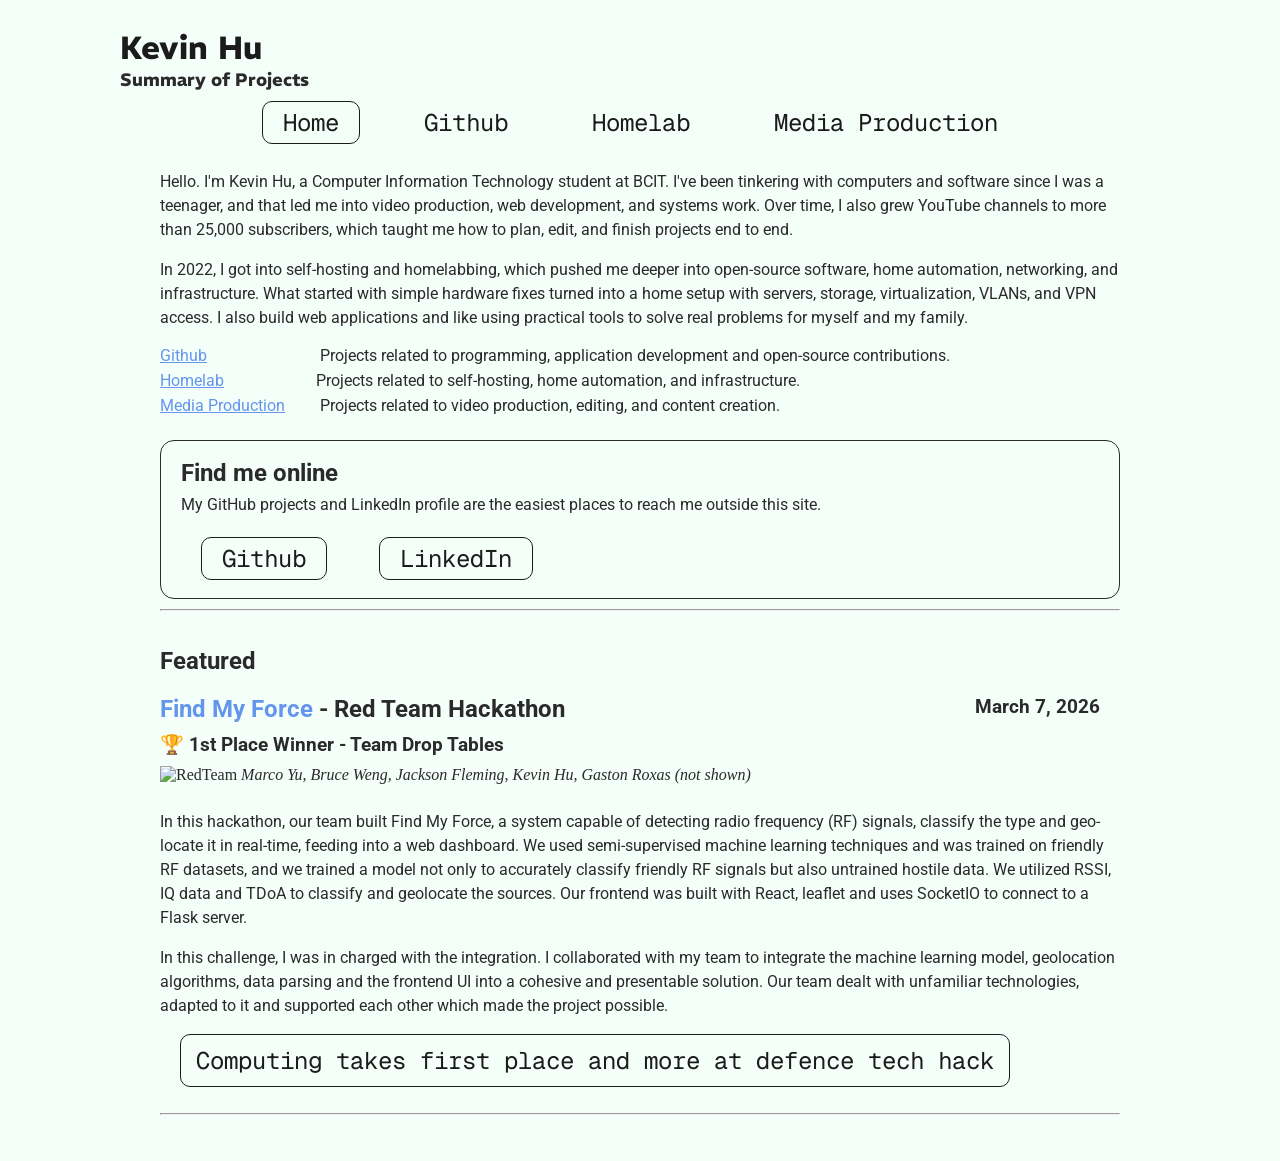
==== commit 7e142970: "fixed link issues" ====
--- a/index.html
+++ b/index.html
@@ -51,10 +51,10 @@
             </div>
             <div class="social-links">
                 <div class="header">
-                    <a class="current" style="text-align:center;" href="https://www.bcit.ca/news/stories/computing-takes-first-place/">Github</a>
+                    <a class="current" style="text-align:center;" href="https://github.com/vttc08">Github</a>
                 </div>
                 <div class="header">
-                    <a class="current" style="text-align:center;" href="https://www.bcit.ca/news/stories/computing-takes-first-place/">LinkedIn</a>
+                    <a class="current" style="text-align:center;" href="https://www.linkedin.com/in/kevin-zhi-shu-hu/">LinkedIn</a>
                 </div>
             </div>
         </div>
--- a/style.css
+++ b/style.css
@@ -79,6 +79,17 @@
   padding: 5px 20px;
 }
 
+h1 a {
+  text-decoration: none;
+  color: inherit;
+  font-family: inherit !important;
+  font-size: inherit !important;
+  padding: 0 !important;
+  margin: 0 !important;
+}
+
+
+
 .navbar {
   margin: 0 auto;
   max-width:fit-content;
@@ -99,12 +110,72 @@
   justify-content: space-between;
 }
 
+.home-links {
+  margin: 6px 0;
+  align-items: baseline;
+}
+
+.home-links p {
+  margin: 0;
+  line-height: 1.2;
+}
+
+.home-links p:first-child {
+  min-width: 140px;
+}
+
 .content-wrapper h2 {
   margin: 10px 20px 10px 0;
 }
 .content-wrapper h3 {
   margin: 0 0;
   font-size: 1.2rem;
+}
+
+.social-banner {
+  display: flex;
+  flex-wrap: wrap;
+  justify-content: space-between;
+  gap: 20px;
+  align-items: center;
+  border: 1px solid currentColor;
+  border-radius: 14px;
+  padding: 18px 20px;
+  margin: 24px 0 10px;
+}
+
+.social-banner h2 {
+  margin: 0 0 6px;
+}
+
+.social-banner p {
+  margin: 0;
+  max-width: 80ch;
+}
+
+.social-links {
+  display: flex;
+  flex-wrap: wrap;
+  justify-content: space-around;
+  gap: 12px;
+  align-items: center;
+}
+
+.social-button {
+  text-decoration: none;
+  font-family: "Geist Mono", sans-serif;
+  font-size: 1rem;
+  border: 1px solid currentColor;
+  border-radius: 999px;
+  padding: 10px 18px;
+  display: inline-flex;
+  align-items: center;
+  justify-content: center;
+  min-width: 120px;
+}
+
+.social-button:hover {
+  background: rgba(127, 127, 127, 0.12);
 }
 
 p,h2,h3 {
@@ -152,6 +223,15 @@
   }
   .content-wrapper h3 {
     margin: 10px 0;
+  }
+  .social-banner {
+    padding: 16px;
+  }
+  .social-links {
+    width: 100%;
+  }
+  .social-button {
+    flex: 1 1 140px;
   }
 }
 
